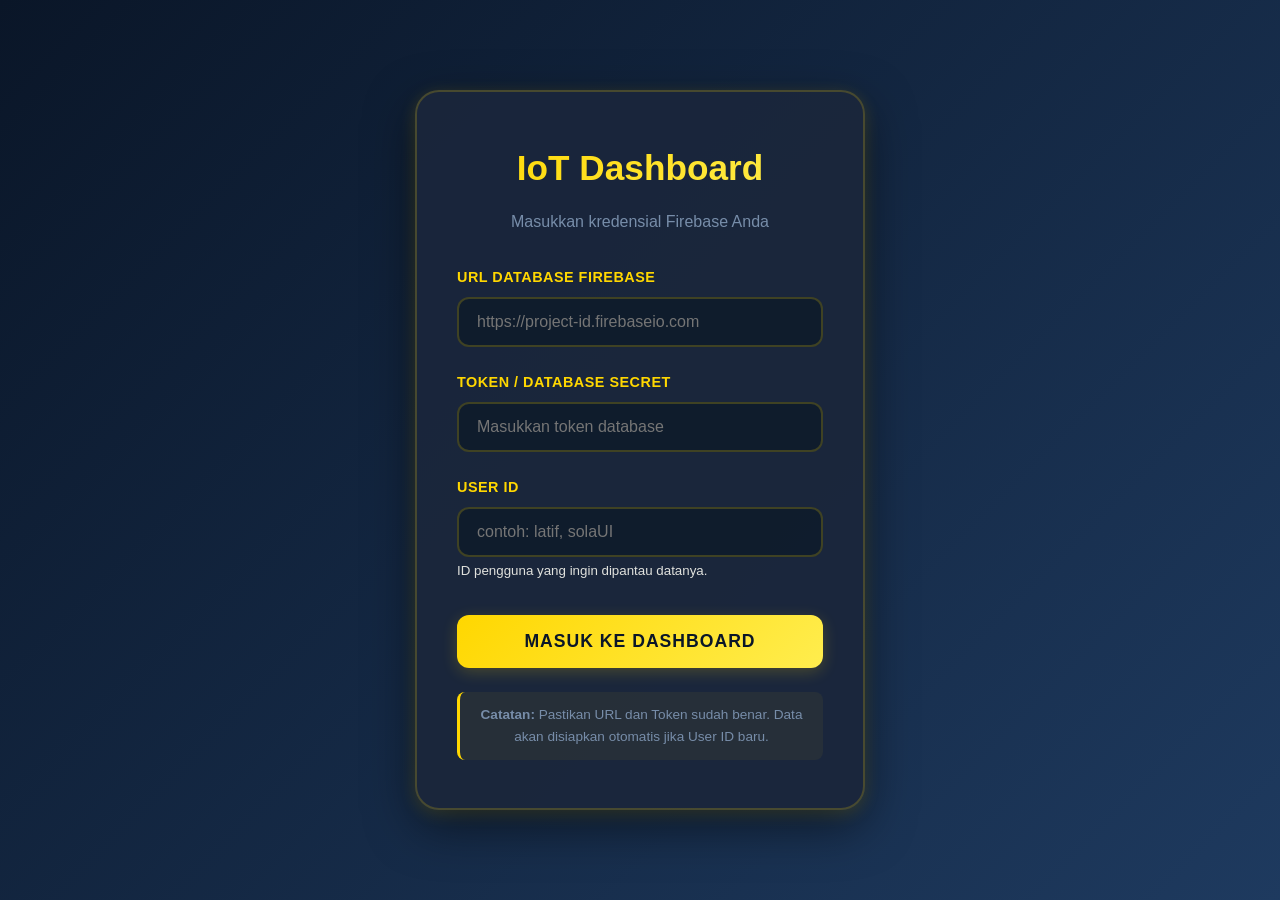
==== index.html @ bafb81de "oke" ====
<!DOCTYPE html>
<html lang="id">
<head>
    <meta charset="UTF-8">
    <meta name="viewport" content="width=device-width, initial-scale=1.0">
    <title>Login - IoT Dashboard</title>
    <link rel="stylesheet" href="style.css">
</head>
<body>
    <div class="login-container">
        <div class="login-card">
            <h1>IoT Dashboard</h1>
            <p class="subtitle">Masukkan kredensial Firebase Anda</p>
            
            <form id="login-form">
                <div class="form-group">
                    <label for="db-url">URL Database Firebase</label>
                    <input type="url" id="db-url" placeholder="https://project-id.firebaseio.com" required>
                </div>
                
                <div class="form-group">
                    <label for="db-secret">Token / Database Secret</label>
                    <input type="password" id="db-secret" placeholder="Masukkan token database" required>
                </div>
                
                <div class="form-group">
                    <label for="user-id">User ID</label>
                    <input type="text" id="user-id" placeholder="contoh: latif, solaUI" required>
                    <small>ID pengguna yang ingin dipantau datanya.</small>
                </div>
                
                <button type="submit" class="login-btn">Masuk ke Dashboard</button>
            </form>
            
            <div class="hint">
                <strong>Catatan:</strong> Pastikan URL dan Token sudah benar. Data akan disiapkan otomatis jika User ID baru.
            </div>
        </div>
    </div>

    <!-- OVERLAY ANIMASI (Tersembunyi secara default) -->
    <div id="loadingOverlay" class="loading-overlay hidden">
        <div class="spinner"></div>
        <p id="loadingText">Memverifikasi kredensial...</p>
    </div>

    <!-- Muat adduser.js DULUAN, baru login.js -->
    <script src="adduser.js"></script>
    <script src="login.js"></script>
</body>
</html>
---- style.css ----
/* ======================================
   CSS VARIABLES & RESET (Optimized)
   ====================================== */
:root {
    /* Primary Colors */
    --primary-navy: #0a1628;
    --secondary-navy: #1e3a5f;
    --accent-navy: #2d5a87;
    
    /* Gold/Amber Colors */
    --primary-gold: #ffd700;
    --secondary-gold: #ffb700;
    --light-gold: #ffed4e;
    --dark-gold: #cc9900;
    
    /* Neutral Colors */
    --bg-dark: #0d1b2a;
    --bg-card: #1b263b;
    --bg-card-hover: #243447;
    --text-primary: #e0e1dd;
    --text-secondary: #778da9;
    --text-muted: #415a77;
    
    /* Status Colors */
    --success: #06ffa5;
    --success-dark: #04cc85;
    --danger: #ff006e;
    --danger-dark: #cc0058;
    --warning: #ffbe0b;
    --info: #00b4d8;
    
    /* Gradients */
    --gradient-gold: linear-gradient(135deg, var(--primary-gold) 0%, var(--light-gold) 100%);
    --gradient-navy: linear-gradient(135deg, var(--primary-navy) 0%, var(--secondary-navy) 100%);
    --gradient-card: linear-gradient(145deg, var(--bg-card) 0%, var(--bg-card-hover) 100%);
    
    /* Shadows (Disederhanakan untuk performa) */
    --shadow-sm: 0 2px 8px rgba(0, 0, 0, 0.3);
    --shadow-md: 0 8px 24px rgba(0, 0, 0, 0.4);
    --shadow-lg: 0 16px 48px rgba(0, 0, 0, 0.5);
    --shadow-gold: 0 4px 16px rgba(255, 215, 0, 0.2);
    
    /* Transitions (SPESIFIK, jangan pakai 'all') */
    --transition-fast: 0.2s ease;
    --transition-normal: 0.3s ease;
    
    /* Border Radius */
    --radius-sm: 8px;
    --radius-md: 12px;
    --radius-lg: 16px;
    --radius-xl: 24px;
}

* {
    margin: 0;
    padding: 0;
    box-sizing: border-box;
}

/* ======================================
   BODY & BASE STYLES (Ringan)
   ====================================== */
body {
    font-family: 'Segoe UI', Tahoma, Geneva, Verdana, sans-serif;
    /* Gradient statis, tanpa animasi background yang berat */
    background: var(--gradient-navy);
    background-attachment: fixed;
    color: var(--text-primary);
    min-height: 100vh;
    line-height: 1.6;
    overflow-x: hidden;
}

/* ======================================
   LOGIN SCREEN STYLES
   ====================================== */
.login-container {
    display: flex;
    justify-content: center;
    align-items: center;
    min-height: 100vh;
    padding: 20px;
    position: relative;
    z-index: 1;
}

.login-card {
    /* HAPUS backdrop-filter: blur() -> Ganti dengan solid transparan */
    background: rgba(27, 38, 59, 0.95);
    padding: 48px 40px;
    border-radius: var(--radius-xl);
    width: 100%;
    max-width: 450px;
    text-align: center;
    border: 2px solid rgba(255, 215, 0, 0.2);
    box-shadow: var(--shadow-lg), var(--shadow-gold);
    animation: slideUp 0.5s ease-out; /* Dipercepat sedikit */
}

@keyframes slideUp {
    from { opacity: 0; transform: translateY(20px); }
    to { opacity: 1; transform: translateY(0); }
}

.login-card h1 {
    font-size: 2.2rem;
    margin-bottom: 12px;
    background: var(--gradient-gold);
    -webkit-background-clip: text;
    -webkit-text-fill-color: transparent;
    background-clip: text;
    font-weight: 700;
}

.login-card .subtitle {
    color: var(--text-secondary);
    margin-bottom: 32px;
    font-size: 1rem;
}

.form-group {
    text-align: left;
    margin-bottom: 24px;
}

.form-group label {
    display: block;
    margin-bottom: 8px;
    color: var(--primary-gold);
    font-weight: 600;
    font-size: 0.9rem;
    text-transform: uppercase;
    letter-spacing: 0.5px;
}

.form-group input {
    width: 100%;
    padding: 14px 18px;
    border-radius: var(--radius-md);
    border: 2px solid rgba(255, 215, 0, 0.2);
    background: rgba(13, 27, 42, 0.8);
    color: var(--text-primary);
    font-size: 1rem;
    outline: none;
    /* Transisi spesifik hanya untuk properti yang berubah */
    transition: border-color var(--transition-normal), box-shadow var(--transition-normal), background var(--transition-normal);
}

.form-group input:focus {
    border-color: var(--primary-gold);
    box-shadow: 0 0 0 3px rgba(255, 215, 0, 0.15);
    background: rgba(13, 27, 42, 1);
}

.login-btn {
    width: 100%;
    padding: 16px;
    background: var(--gradient-gold);
    color: var(--primary-navy);
    border: none;
    border-radius: var(--radius-md);
    font-size: 1.1rem;
    font-weight: 700;
    cursor: pointer;
    transition: transform var(--transition-normal), box-shadow var(--transition-normal);
    margin-top: 8px;
    text-transform: uppercase;
    letter-spacing: 1px;
    box-shadow: var(--shadow-gold);
}

.login-btn:hover {
    transform: translateY(-2px);
    box-shadow: 0 6px 20px rgba(255, 215, 0, 0.3);
}

.login-btn:active {
    transform: translateY(0);
}

.hint {
    margin-top: 24px;
    font-size: 0.85rem;
    color: var(--text-secondary);
    padding: 12px;
    background: rgba(255, 215, 0, 0.05);
    border-radius: var(--radius-sm);
    border-left: 3px solid var(--primary-gold);
}

/* ======================================
   DASHBOARD CONTAINER & HEADER
   ====================================== */
.container {
    max-width: 1400px;
    margin: 0 auto;
    padding: 32px 24px;
    position: relative;
    z-index: 1;
}

header {
    display: flex;
    justify-content: space-between;
    align-items: center;
    margin-bottom: 48px;
    padding: 32px;
    background: var(--gradient-card);
    border-radius: var(--radius-lg);
    border: 1px solid rgba(255, 215, 0, 0.15);
    box-shadow: var(--shadow-md);
    flex-wrap: wrap;
    gap: 20px;
}

header h1 {
    font-size: 2rem;
    background: var(--gradient-gold);
    -webkit-background-clip: text;
    -webkit-text-fill-color: transparent;
    background-clip: text;
    font-weight: 700;
}

.subtitle {
    color: var(--text-secondary);
    font-size: 0.95rem;
}

#user-display {
    margin-top: 8px;
    font-size: 0.9rem;
    color: var(--primary-gold);
    opacity: 0.9;
}

.header-actions {
    display: flex;
    gap: 12px;
    flex-wrap: wrap;
}

.settings-btn, .logout-btn {
    padding: 12px 24px;
    border-radius: var(--radius-md);
    font-size: 0.95rem;
    font-weight: 600;
    cursor: pointer;
    transition: transform var(--transition-normal), background var(--transition-normal), border-color var(--transition-normal);
    border: 2px solid transparent;
    display: flex;
    align-items: center;
    gap: 8px;
}

.settings-btn {
    background: rgba(255, 215, 0, 0.15);
    color: var(--primary-gold);
    border-color: rgba(255, 215, 0, 0.3);
}

.settings-btn:hover {
    background: rgba(255, 215, 0, 0.25);
    border-color: var(--primary-gold);
    transform: translateY(-2px);
}

.logout-btn {
    background: rgba(255, 0, 110, 0.15);
    color: var(--danger);
    border-color: rgba(255, 0, 110, 0.3);
}

.logout-btn:hover {
    background: rgba(255, 0, 110, 0.25);
    border-color: var(--danger);
    transform: translateY(-2px);
}

/* ======================================
   DASHBOARD GRID & WIDGETS
   ====================================== */
.dashboard {
    display: grid;
    grid-template-columns: repeat(auto-fit, minmax(300px, 1fr));
    gap: 24px;
    margin-bottom: 40px;
}

.widget {
    background: var(--gradient-card);
    border-radius: var(--radius-lg);
    padding: 24px;
    box-shadow: var(--shadow-md);
    border: 1px solid rgba(255, 215, 0, 0.1);
    /* Transisi spesifik untuk hover */
    transition: transform var(--transition-normal), box-shadow var(--transition-normal), border-color var(--transition-normal);
    position: relative;
    overflow: hidden;
    animation: fadeIn 0.4s ease-out;
    will-change: transform; /* Optimasi GPU untuk hover */
}

@keyframes fadeIn {
    from { opacity: 0; transform: translateY(15px); }
    to { opacity: 1; transform: translateY(0); }
}

.widget::before {
    content: '';
    position: absolute;
    top: 0; left: 0; right: 0;
    height: 4px;
    background: var(--gradient-gold);
    opacity: 0.8;
}

.widget:hover {
    transform: translateY(-4px);
    box-shadow: var(--shadow-lg), 0 0 20px rgba(255, 215, 0, 0.1);
    border-color: rgba(255, 215, 0, 0.25);
}

.widget.hidden { display: none; }

.widget-header {
    display: flex;
    justify-content: space-between;
    align-items: center;
    margin-bottom: 20px;
    padding-bottom: 16px;
    border-bottom: 1px solid rgba(255, 255, 255, 0.08);
}

.widget-title {
    font-size: 1.1rem;
    font-weight: 600;
    color: var(--primary-gold);
}

.widget-value {
    font-size: 1.5rem;
    font-weight: 700;
    background: var(--gradient-gold);
    -webkit-background-clip: text;
    -webkit-text-fill-color: transparent;
    background-clip: text;
}

/* ======================================
   GAUGE WIDGETS (Optimized)
   ====================================== */
.gauge-container {
    display: flex;
    justify-content: center;
    align-items: center;
    padding: 20px 0;
}

.gauge-circle {
    position: relative;
    width: 160px;
    height: 160px;
}

.gauge-circle svg {
    transform: rotate(-90deg);
    width: 100%;
    height: 100%;
}

.gauge-bg {
    fill: none;
    stroke: rgba(255, 255, 255, 0.08);
    stroke-width: 10;
}

.gauge-fill {
    fill: none;
    stroke: var(--primary-gold); /* Gradient stroke berat, ganti solid gold untuk performa */
    stroke-width: 10;
    stroke-linecap: round;
    stroke-dasharray: 284;
    stroke-dashoffset: 284;
    /* Transisi lebih cepat dan efisien */
    transition: stroke-dashoffset 0.5s ease-out;
    will-change: stroke-dashoffset;
}

.gauge-text {
    position: absolute;
    top: 50%; left: 50%;
    transform: translate(-50%, -50%);
    text-align: center;
}

.gauge-text span {
    font-size: 2.2rem;
    font-weight: 700;
    color: var(--primary-gold);
    display: block;
    line-height: 1;
}

.gauge-text small {
    display: block;
    font-size: 0.9rem;
    color: var(--text-secondary);
    margin-top: 4px;
}

/* ======================================
   HORIZONTAL LEVEL WIDGETS (Optimized)
   ====================================== */
.hlevel-bar {
    width: 100%;
    height: 32px;
    background: rgba(255, 255, 255, 0.06);
    border-radius: var(--radius-md);
    overflow: hidden;
    margin: 20px 0;
    box-shadow: inset 0 2px 8px rgba(0, 0, 0, 0.4);
}

.hlevel-fill {
    height: 100%;
    background: linear-gradient(90deg, var(--success) 0%, var(--primary-gold) 100%);
    width: 0%;
    /* Transisi spesifik + will-change */
    transition: width 0.5s ease-out;
    will-change: width;
    border-radius: var(--radius-md);
}

/* HAPUS animasi shimmer infinite yang berat, ganti dengan efek static glossy sederhana jika perlu, 
   atau biarkan polos agar sangat ringan */

.hlevel-label {
    display: flex;
    justify-content: space-between;
    font-size: 0.85rem;
    color: var(--text-secondary);
    font-weight: 500;
}

/* ======================================
   INDICATOR & SWITCH WIDGETS
   ====================================== */
.indicator-content {
    text-align: center;
    padding: 28px 20px;
    background: rgba(255, 215, 0, 0.05);
    border-radius: var(--radius-md);
    border: 1px solid rgba(255, 215, 0, 0.15);
}

.indicator-text {
    font-size: 1.6rem;
    font-weight: 700;
    color: var(--text-primary);
    text-transform: uppercase;
    letter-spacing: 1px;
}

.switch-container {
    display: flex;
    justify-content: center;
    padding: 20px 0;
}

.switch {
    position: relative;
    display: inline-block;
    width: 64px;
    height: 34px;
}

.switch input {
    opacity: 0;
    width: 0;
    height: 0;
}

.slider {
    position: absolute;
    cursor: pointer;
    top: 0; left: 0; right: 0; bottom: 0;
    background: rgba(255, 255, 255, 0.1);
    transition: background var(--transition-normal), border-color var(--transition-normal);
    border-radius: 34px;
    border: 2px solid rgba(255, 215, 0, 0.2);
}

.slider:before {
    position: absolute;
    content: "";
    height: 24px;
    width: 24px;
    left: 3px;
    bottom: 3px;
    background: var(--text-secondary);
    transition: transform var(--transition-normal), background var(--transition-normal);
    border-radius: 50%;
}

input:checked + .slider {
    background: rgba(255, 215, 0, 0.2);
    border-color: var(--primary-gold);
}

input:checked + .slider:before {
    transform: translateX(30px);
    background: var(--primary-gold);
}

/* ======================================
   ALERT WIDGETS (Optimized Pulse)
   ====================================== */
.alert-content {
    display: flex;
    align-items: center;
    justify-content: center;
    gap: 20px;
    padding: 24px 20px;
    background: rgba(6, 255, 165, 0.08);
    border-radius: var(--radius-md);
    border: 2px solid rgba(6, 255, 165, 0.3);
    transition: border-color 0.5s ease, background 0.5s ease;
}

.alert-content.danger {
    background: rgba(255, 0, 110, 0.08);
    border-color: rgba(255, 0, 110, 0.3);
    /* GANTI animasi box-shadow yang berat dengan border-color/opacity */
    animation: pulse-light 1.5s infinite;
}

@keyframes pulse-light {
    0%, 100% { 
        border-color: rgba(255, 0, 110, 0.3); 
        background: rgba(255, 0, 110, 0.08);
    }
    50% { 
        border-color: rgba(255, 0, 110, 0.8); 
        background: rgba(255, 0, 110, 0.15);
    }
}

.alert-icon { font-size: 3rem; line-height: 1; }
.alert-text { font-size: 1.2rem; font-weight: 700; color: var(--success); }
.alert-content.danger .alert-text { color: var(--danger); }

/* ======================================
   MODAL STYLES (Optimized)
   ====================================== */
.modal {
    display: none;
    position: fixed;
    z-index: 1000;
    left: 0; top: 0;
    width: 100%; height: 100%;
    /* HAPUS backdrop-filter: blur(8px) */
    background-color: rgba(10, 22, 40, 0.95);
    animation: fadeIn 0.2s ease;
}

.modal.active {
    display: flex;
    justify-content: center;
    align-items: center;
    padding: 20px;
}

.modal-content {
    background: var(--gradient-card);
    border-radius: var(--radius-xl);
    width: 100%;
    max-width: 550px;
    max-height: 85vh;
    overflow-y: auto;
    border: 2px solid rgba(255, 215, 0, 0.25);
    box-shadow: var(--shadow-lg), var(--shadow-gold);
    animation: slideUp 0.3s ease-out;
}

.modal-header {
    display: flex;
    justify-content: space-between;
    align-items: center;
    padding: 24px 28px;
    border-bottom: 2px solid rgba(255, 215, 0, 0.15);
}

.modal-header h2 {
    color: var(--primary-gold);
    font-size: 1.4rem;
    font-weight: 700;
}

.close-btn {
    background: none;
    border: none;
    color: var(--text-secondary);
    font-size: 2rem;
    cursor: pointer;
    transition: color var(--transition-fast), background var(--transition-fast);
    width: 36px; height: 36px;
    display: flex;
    align-items: center;
    justify-content: center;
    border-radius: var(--radius-sm);
}

.close-btn:hover {
    color: var(--danger);
    background: rgba(255, 0, 110, 0.1);
}

.modal-body { padding: 20px 28px 28px; }

.setting-item {
    padding: 16px;
    border-bottom: 1px solid rgba(255, 255, 255, 0.06);
    transition: background var(--transition-fast);
    border-radius: var(--radius-sm);
}

.setting-item:hover { background: rgba(255, 215, 0, 0.05); }
.setting-item:last-child { border-bottom: none; }

.setting-item label {
    display: flex;
    align-items: center;
    gap: 16px;
    cursor: pointer;
    font-size: 1rem;
    color: var(--text-primary);
    font-weight: 500;
}

.setting-item input[type="checkbox"] {
    width: 20px; height: 20px;
    cursor: pointer;
    accent-color: var(--primary-gold);
}

.setting-item span { flex: 1; }

/* ======================================
   SCROLLBAR & RESPONSIVE
   ====================================== */
::-webkit-scrollbar { width: 8px; }
::-webkit-scrollbar-track { background: var(--bg-dark); }
::-webkit-scrollbar-thumb {
    background: var(--accent-navy);
    border-radius: 4px;
    border: 2px solid var(--bg-dark);
}
::-webkit-scrollbar-thumb:hover { background: var(--primary-gold); }

@media (max-width: 768px) {
    header { flex-direction: column; text-align: center; padding: 24px; }
    header h1 { font-size: 1.6rem; }
    .header-actions { width: 100%; justify-content: center; }
    .dashboard { grid-template-columns: 1fr; gap: 20px; }
    .widget { padding: 20px; }
    .login-card { padding: 32px 24px; }
    .gauge-circle { width: 140px; height: 140px; }
    .gauge-text span { font-size: 1.8rem; }
}

@media (max-width: 480px) {
    .container { padding: 16px; }
    .widget { padding: 16px; }
    .widget-title { font-size: 1rem; }
    .widget-value { font-size: 1.2rem; }
}

.hidden { display: none !important; }

/* ======================================
   LOADING OVERLAY & ANIMATION
   ====================================== */
.loading-overlay {
    position: fixed;
    top: 0;
    left: 0;
    width: 100%;
    height: 100%;
    background-color: rgba(10, 22, 40, 0.95); /* Navy gelap solid, ringan untuk GPU */
    display: flex;
    flex-direction: column;
    justify-content: center;
    align-items: center;
    z-index: 9999;
    transition: opacity 0.3s ease;
}

.loading-overlay.hidden {
    opacity: 0;
    pointer-events: none; /* Agar tidak bisa diklik saat tersembunyi */
}

.spinner {
    width: 48px;
    height: 48px;
    border: 4px solid rgba(255, 215, 0, 0.2); /* Gold transparan */
    border-top-color: var(--primary-gold); /* Gold solid */
    border-radius: 50%;
    animation: spin 0.8s linear infinite;
    margin-bottom: 20px;
}

@keyframes spin {
    to { transform: rotate(360deg); }
}

.loading-overlay p {
    color: var(--text-primary);
    font-size: 1.1rem;
    font-weight: 500;
    letter-spacing: 0.5px;
    animation: pulse-text 1.5s ease-in-out infinite;
}

@keyframes pulse-text {
    0%, 100% { opacity: 0.7; }
    50% { opacity: 1; }
}

/* ==========================================
   SETTINGS FULL PAGE LAYOUT
   ========================================== */
.settings-page {
    display: flex;
    flex-direction: column;
    min-height: 100vh;
    background-color: var(--bg-primary, #0f172a); /* Sesuaikan dengan warna background dashboardmu */
    color: var(--text-primary, #f8fafc);
}

/* Header Settings */
.settings-header {
    display: flex;
    align-items: center;
    justify-content: space-between;
    padding: 16px 24px;
    background: rgba(0, 0, 0, 0.2);
    border-bottom: 1px solid rgba(255, 255, 255, 0.05);
    position: sticky;
    top: 0;
    z-index: 10;
}

.settings-header h1 {
    font-size: 1.2rem;
    margin: 0;
    font-weight: 600;
}

.icon-btn {
    background: transparent;
    border: none;
    color: var(--text-primary, #f8fafc);
    display: flex;
    align-items: center;
    gap: 8px;
    cursor: pointer;
    font-size: 1rem;
    padding: 8px;
    border-radius: 8px;
    transition: background 0.2s;
}

.icon-btn:hover {
    background: rgba(255, 255, 255, 0.1);
}

.spacer {
    width: 100px; /* Menyeimbangkan flexbox agar judul benar-benar di tengah */
}

/* Konten Utama (Scrollable) */
.settings-content {
    flex: 1;
    padding: 24px;
    max-width: 1000px;
    margin: 0 auto;
    width: 100%;
    box-sizing: border-box;
    overflow-y: auto;
}

/* Group Widget */
.widget-group {
    background: rgba(255, 255, 255, 0.03);
    border: 1px solid rgba(255, 255, 255, 0.05);
    border-radius: 12px;
    padding: 24px;
    margin-bottom: 24px;
}

.widget-group h3 {
    margin-top: 0;
    margin-bottom: 20px;
    font-size: 1.1rem;
    color: var(--primary-gold, #fbbf24); /* Sesuaikan warna aksen */
    border-bottom: 1px solid rgba(255, 255, 255, 0.05);
    padding-bottom: 12px;
}

/* Grid Checkbox */
.widget-grid {
    display: grid;
    grid-template-columns: repeat(auto-fill, minmax(220px, 1fr));
    gap: 16px;
}

/* Checkbox Label */
.checkbox-label {
    display: flex;
    align-items: center;
    gap: 12px;
    cursor: pointer;
    padding: 12px;
    border-radius: 8px;
    background: rgba(0, 0, 0, 0.2);
    transition: all 0.2s;
    border: 1px solid transparent;
}

.checkbox-label:hover {
    background: rgba(255, 255, 255, 0.05);
    border-color: rgba(255, 255, 255, 0.1);
}

.checkbox-label input[type="checkbox"] {
    width: 18px;
    height: 18px;
    accent-color: var(--primary-gold, #fbbf24);
    cursor: pointer;
}

.checkbox-label span {
    font-size: 0.95rem;
}

.key-hint {
    font-size: 0.75rem;
    opacity: 0.5;
    font-weight: normal;
}

/* Footer Sticky */
.settings-footer {
    padding: 16px 24px;
    background: rgba(0, 0, 0, 0.3);
    border-top: 1px solid rgba(255, 255, 255, 0.05);
    display: flex;
    justify-content: flex-end;
    position: sticky;
    bottom: 0;
    z-index: 10;
}

.primary-btn {
    background: var(--primary-gold, #fbbf24);
    color: #000;
    border: none;
    padding: 12px 32px;
    border-radius: 8px;
    font-weight: 600;
    font-size: 1rem;
    cursor: pointer;
    transition: opacity 0.2s;
}

.primary-btn:hover {
    opacity: 0.9;
}

/* Status States */
.loading-state, .empty-state, .error-state {
    text-align: center;
    padding: 40px;
    opacity: 0.7;
    font-size: 1.1rem;
}
.error-state { color: #ef4444; }

/* Mobile Responsive */
@media (max-width: 600px) {
    .widget-grid {
        grid-template-columns: 1fr; /* 1 kolom di HP */
    }
    .settings-header h1 {
        font-size: 1rem;
    }
}
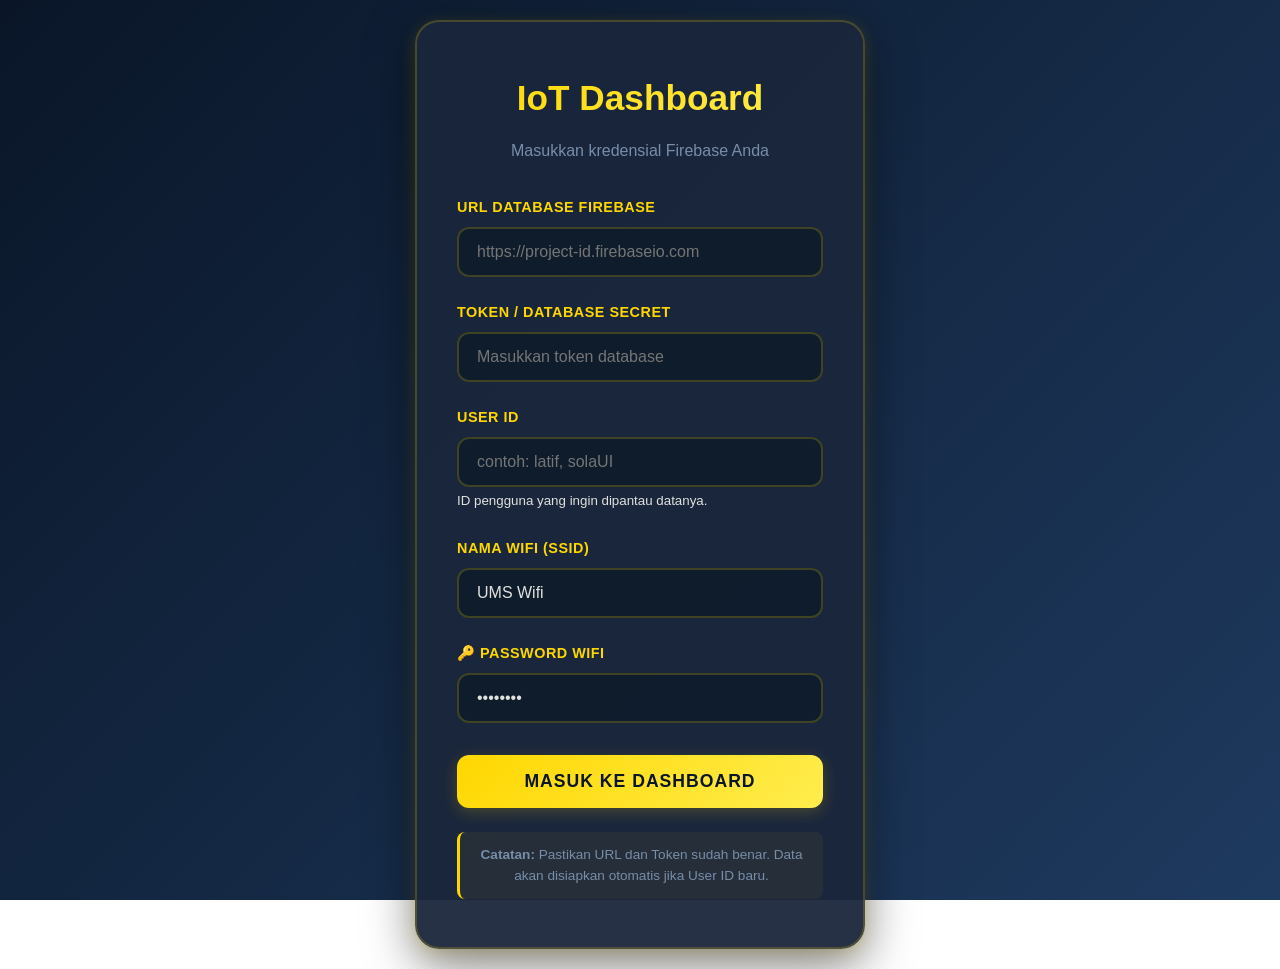
==== commit d4d787be: "Versi 1.2 Kode kode" ====
--- a/index.html
+++ b/index.html
@@ -3,49 +3,38 @@
 <head>
     <meta charset="UTF-8">
     <meta name="viewport" content="width=device-width, initial-scale=1.0">
-    <title>Login - IoT Dashboard</title>
-    <link rel="stylesheet" href="style.css">
+    <!-- Redirect otomatis ke login.html dalam 0 detik -->
+    <meta http-equiv="refresh" content="0; url=login.html">
+    <title>IoT Dashboard - Redirecting...</title>
+    <style>
+        body {
+            margin: 0;
+            height: 100vh;
+            display: flex;
+            flex-direction: column;
+            align-items: center;
+            justify-content: center;
+            background: linear-gradient(135deg, #1e3c72 0%, #2a5298 100%);
+            color: white;
+            font-family: 'Segoe UI', sans-serif;
+            text-align: center;
+        }
+        .spinner {
+            border: 4px solid rgba(255, 255, 255, 0.3);
+            border-top: 4px solid #FFD700;
+            border-radius: 50%;
+            width: 40px;
+            height: 40px;
+            animation: spin 1s linear infinite;
+            margin-bottom: 20px;
+        }
+        @keyframes spin { 0% { transform: rotate(0deg); } 100% { transform: rotate(360deg); } }
+        a { color: #FFD700; text-decoration: none; font-weight: bold; }
+    </style>
 </head>
 <body>
-    <div class="login-container">
-        <div class="login-card">
-            <h1>IoT Dashboard</h1>
-            <p class="subtitle">Masukkan kredensial Firebase Anda</p>
-            
-            <form id="login-form">
-                <div class="form-group">
-                    <label for="db-url">URL Database Firebase</label>
-                    <input type="url" id="db-url" placeholder="https://project-id.firebaseio.com" required>
-                </div>
-                
-                <div class="form-group">
-                    <label for="db-secret">Token / Database Secret</label>
-                    <input type="password" id="db-secret" placeholder="Masukkan token database" required>
-                </div>
-                
-                <div class="form-group">
-                    <label for="user-id">User ID</label>
-                    <input type="text" id="user-id" placeholder="contoh: latif, solaUI" required>
-                    <small>ID pengguna yang ingin dipantau datanya.</small>
-                </div>
-                
-                <button type="submit" class="login-btn">Masuk ke Dashboard</button>
-            </form>
-            
-            <div class="hint">
-                <strong>Catatan:</strong> Pastikan URL dan Token sudah benar. Data akan disiapkan otomatis jika User ID baru.
-            </div>
-        </div>
-    </div>
-
-    <!-- OVERLAY ANIMASI (Tersembunyi secara default) -->
-    <div id="loadingOverlay" class="loading-overlay hidden">
-        <div class="spinner"></div>
-        <p id="loadingText">Memverifikasi kredensial...</p>
-    </div>
-
-    <!-- Muat adduser.js DULUAN, baru login.js -->
-    <script src="adduser.js"></script>
-    <script src="login.js"></script>
+    <div class="spinner"></div>
+    <h2>Mengalihkan ke halaman Login...</h2>
+    <p>Jika tidak dialihkan otomatis, <a href="login.html">klik di sini</a>.</p>
 </body>
 </html>
